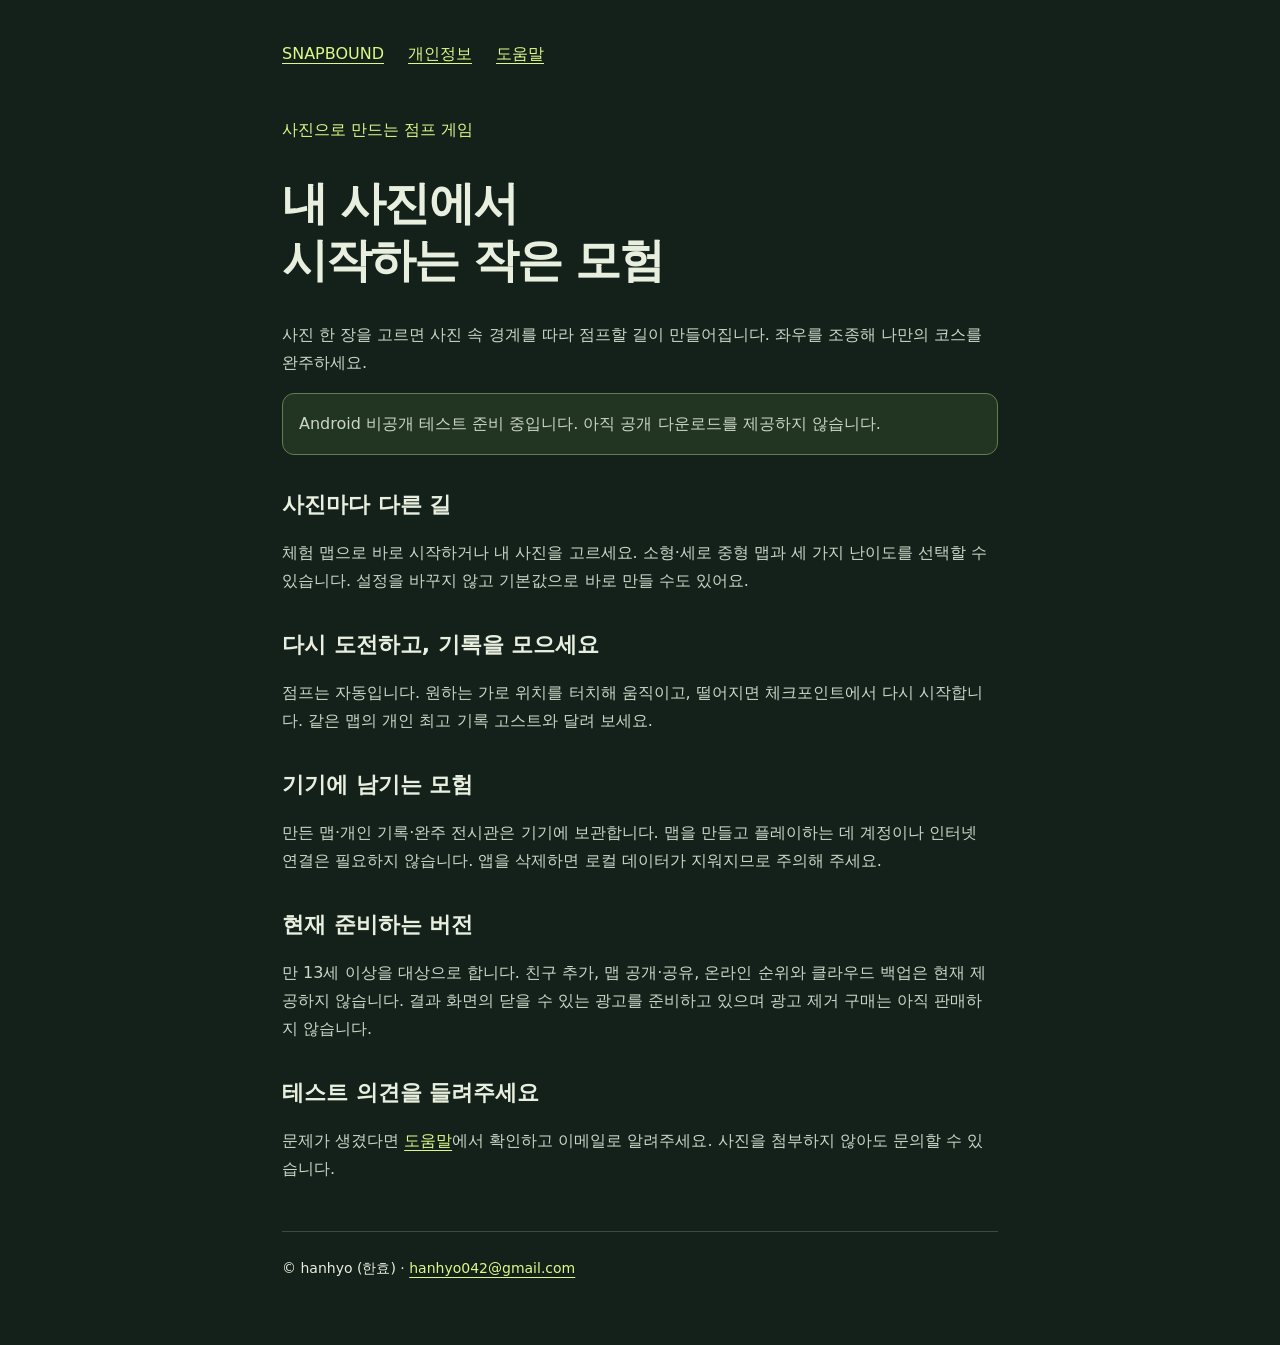
==== snapbound/index.html @ 01df9c66 "feat: SNAPBOUND 개인정보와 테스트 안내 페이지 추가" ====
<!doctype html>
<html lang="ko"><head>
<meta charset="utf-8"><meta name="viewport" content="width=device-width,initial-scale=1">
<meta name="description" content="사진으로 만드는 점프 게임 SNAPBOUND의 공식 안내">
<title>SNAPBOUND — 내 사진이 점프 맵으로</title><link rel="stylesheet" href="style.css">
</head><body>
<header><nav aria-label="주 메뉴"><a href="index.html">SNAPBOUND</a><a href="privacy.html">개인정보</a><a href="support.html">도움말</a></nav></header>
<main>
<p class="eyebrow">사진으로 만드는 점프 게임</p>
<h1>내 사진에서<br>시작하는 작은 모험</h1>
<p>사진 한 장을 고르면 사진 속 경계를 따라 점프할 길이 만들어집니다. 좌우를 조종해 나만의 코스를 완주하세요.</p>
<p class="notice">Android 비공개 테스트 준비 중입니다. 아직 공개 다운로드를 제공하지 않습니다.</p>
<section><h2>사진마다 다른 길</h2><p>체험 맵으로 바로 시작하거나 내 사진을 고르세요. 소형·세로 중형 맵과 세 가지 난이도를 선택할 수 있습니다. 설정을 바꾸지 않고 기본값으로 바로 만들 수도 있어요.</p></section>
<section><h2>다시 도전하고, 기록을 모으세요</h2><p>점프는 자동입니다. 원하는 가로 위치를 터치해 움직이고, 떨어지면 체크포인트에서 다시 시작합니다. 같은 맵의 개인 최고 기록 고스트와 달려 보세요.</p></section>
<section><h2>기기에 남기는 모험</h2><p>만든 맵·개인 기록·완주 전시관은 기기에 보관합니다. 맵을 만들고 플레이하는 데 계정이나 인터넷 연결은 필요하지 않습니다. 앱을 삭제하면 로컬 데이터가 지워지므로 주의해 주세요.</p></section>
<section><h2>현재 준비하는 버전</h2><p>만 13세 이상을 대상으로 합니다. 친구 추가, 맵 공개·공유, 온라인 순위와 클라우드 백업은 현재 제공하지 않습니다. 결과 화면의 닫을 수 있는 광고를 준비하고 있으며 광고 제거 구매는 아직 판매하지 않습니다.</p></section>
<section><h2>테스트 의견을 들려주세요</h2><p>문제가 생겼다면 <a href="support.html">도움말</a>에서 확인하고 이메일로 알려주세요. 사진을 첨부하지 않아도 문의할 수 있습니다.</p></section>
</main>
<footer>© hanhyo (한효) · <a href="mailto:hanhyo042@gmail.com">hanhyo042@gmail.com</a></footer>
</body></html>
---- snapbound/style.css ----
:root{font-family:system-ui,-apple-system,sans-serif;color:#e9efdf;background:#14201a;line-height:1.75;color-scheme:dark}*{box-sizing:border-box}body{max-width:760px;margin:auto;padding:32px 22px 64px}a{color:#d9fa88;text-underline-offset:4px;overflow-wrap:anywhere}a:focus-visible{outline:3px solid #d9fa88;outline-offset:5px;border-radius:2px}header{margin-bottom:40px}nav{display:flex;gap:8px 24px;flex-wrap:wrap}nav a{display:inline-flex;align-items:center;min-height:44px}h1{font-size:clamp(30px,6vw,46px);line-height:1.25;letter-spacing:-.04em}h2{font-size:22px;line-height:1.45;margin-top:34px}p,li{color:#cbd6c7}strong{color:#f5f8ef}.eyebrow{color:#d9fa88}.notice{padding:16px;border:1px solid #677b52;border-radius:12px;background:#223522}section{margin-block:30px}footer{margin-top:48px;border-top:1px solid #3b4b40;padding-top:24px;font-size:14px}code{overflow-wrap:anywhere}@media(max-width:360px){body{padding-inline:18px}nav{gap:8px 18px}}
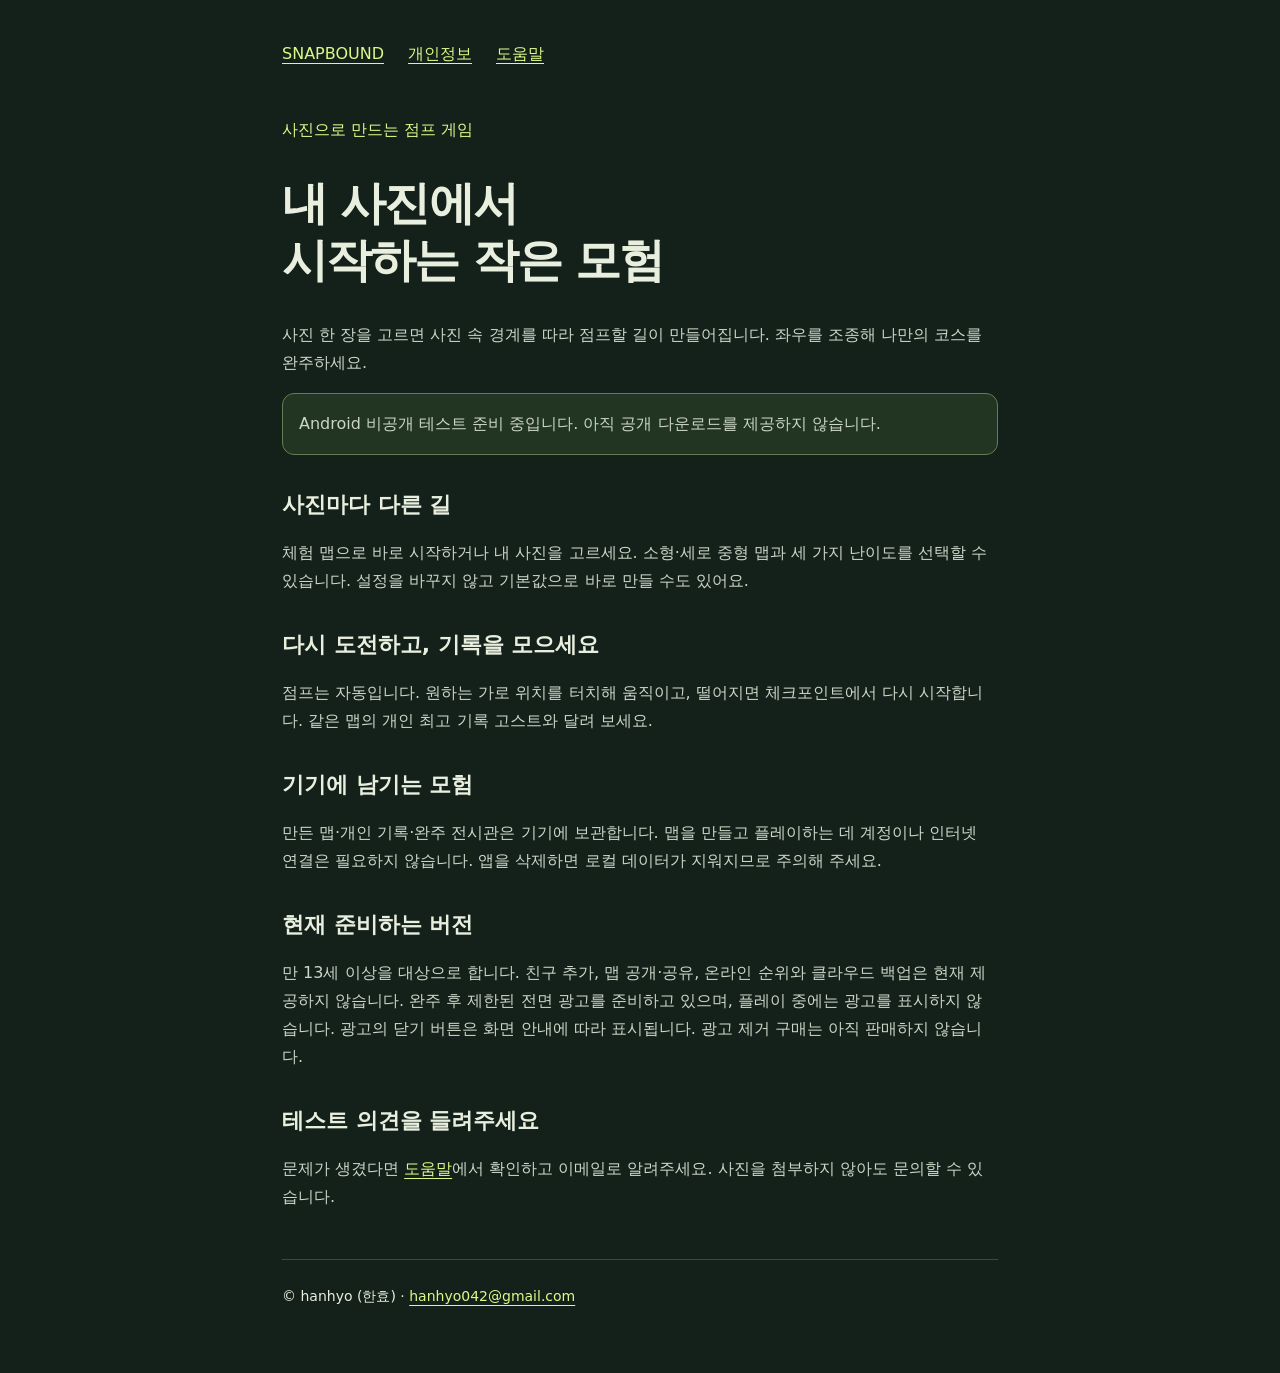
==== commit 6ca4b362: "docs(snapbound): 완주 전면 광고 안내 갱신 - 광고 즉시 닫기 보장을 제거하고 SDK 닫기 안내 반영 - 완주 후 광고와 구매 비활성 범위 및 개인정보 시행일 갱신" ====
--- a/snapbound/index.html
+++ b/snapbound/index.html
@@ -13,7 +13,7 @@
 <section><h2>사진마다 다른 길</h2><p>체험 맵으로 바로 시작하거나 내 사진을 고르세요. 소형·세로 중형 맵과 세 가지 난이도를 선택할 수 있습니다. 설정을 바꾸지 않고 기본값으로 바로 만들 수도 있어요.</p></section>
 <section><h2>다시 도전하고, 기록을 모으세요</h2><p>점프는 자동입니다. 원하는 가로 위치를 터치해 움직이고, 떨어지면 체크포인트에서 다시 시작합니다. 같은 맵의 개인 최고 기록 고스트와 달려 보세요.</p></section>
 <section><h2>기기에 남기는 모험</h2><p>만든 맵·개인 기록·완주 전시관은 기기에 보관합니다. 맵을 만들고 플레이하는 데 계정이나 인터넷 연결은 필요하지 않습니다. 앱을 삭제하면 로컬 데이터가 지워지므로 주의해 주세요.</p></section>
-<section><h2>현재 준비하는 버전</h2><p>만 13세 이상을 대상으로 합니다. 친구 추가, 맵 공개·공유, 온라인 순위와 클라우드 백업은 현재 제공하지 않습니다. 결과 화면의 닫을 수 있는 광고를 준비하고 있으며 광고 제거 구매는 아직 판매하지 않습니다.</p></section>
+<section><h2>현재 준비하는 버전</h2><p>만 13세 이상을 대상으로 합니다. 친구 추가, 맵 공개·공유, 온라인 순위와 클라우드 백업은 현재 제공하지 않습니다. 완주 후 제한된 전면 광고를 준비하고 있으며, 플레이 중에는 광고를 표시하지 않습니다. 광고의 닫기 버튼은 화면 안내에 따라 표시됩니다. 광고 제거 구매는 아직 판매하지 않습니다.</p></section>
 <section><h2>테스트 의견을 들려주세요</h2><p>문제가 생겼다면 <a href="support.html">도움말</a>에서 확인하고 이메일로 알려주세요. 사진을 첨부하지 않아도 문의할 수 있습니다.</p></section>
 </main>
 <footer>© hanhyo (한효) · <a href="mailto:hanhyo042@gmail.com">hanhyo042@gmail.com</a></footer>
